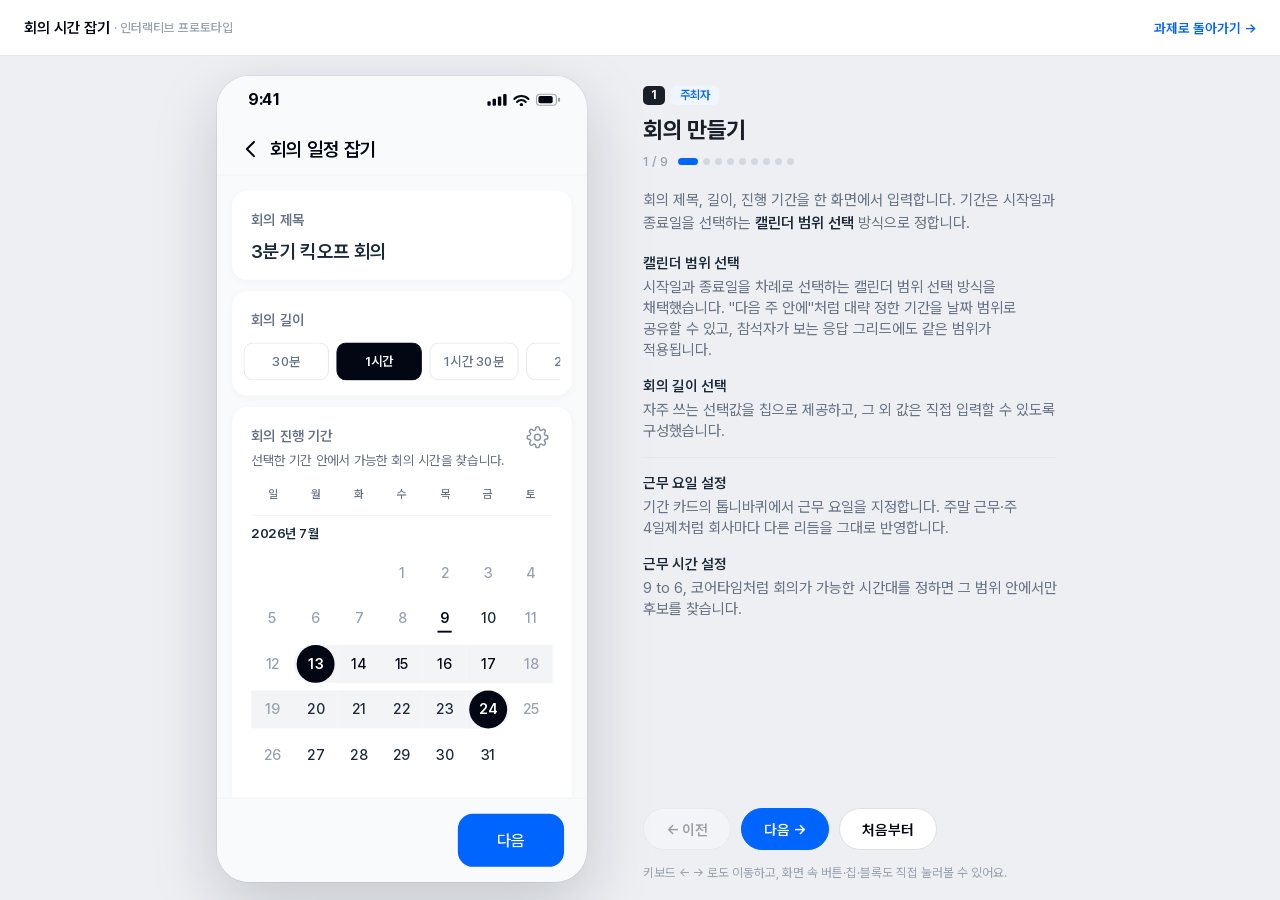
==== prototype.html @ 1c88cd71 "Initial commit: toss-paper prototype and design assets Co-Authored-By: Claude Sonnet 5 <noreply@anth" ====
<!DOCTYPE html>
<html lang="ko">
<head>
<meta charset="UTF-8">
<meta name="viewport" content="width=device-width, initial-scale=1.0">
<title>회의 시간 잡기 — 인터랙티브 프로토타입</title>
<style>
@font-face{
  font-family:'Pretendard Variable';
  font-weight:45 920;
  font-style:normal;
  font-display:swap;
  src:local('Pretendard Variable'),url('fonts/PretendardVariable.woff2') format('woff2-variations');
}
:root{
  /* Figma 프레임(주최자_1-1 ~ 2-4)에서 추출한 토큰 */
  --bg:#F9FAFB;
  --card:#FFFFFF;
  --ink:#020713;        /* 앱바 타이틀, 선택 칩 bg */
  --title:#1B2939;      /* 카드 타이틀 */
  --sub:#677284;        /* 레이블 · 보조 텍스트 */
  --muted:#98A1AF;      /* 지난 날짜 · 비활성 */
  --cap:#4E5968;        /* 후보 참석 인원 */
  --line:#F3F4F6;       /* 헤어라인 · 회색 면 */
  --line2:#E5E7EB;      /* 칩 테두리 */
  --blue:#0064FF;
  --bluesoft:#F0F6FF;
  --busy:#D8DEE6;
  --amb-bg:#FFF3DF; --amb:#D98E00; --amb-pop:#FFF6E8;
  --red-bg:#FFE3E8; --red:#FF0028; --red-pop:#FFF0F2;
}
*{margin:0;padding:0;box-sizing:border-box}
html,body{height:100%}
body{
  font-family:"Pretendard Variable",Pretendard,-apple-system,BlinkMacSystemFont,"Apple SD Gothic Neo","Malgun Gothic",system-ui,sans-serif;
  background:#EDEFF3;color:var(--ink);
  -webkit-font-smoothing:antialiased;word-break:keep-all;
  display:flex;flex-direction:column;overflow:hidden;
  transition:background-color .6s ease;
}
/* 참석자 시점: 페이지 배경을 한 톤 어둡게 — "다른 사람의 자리"라는 신호 */
body.guest{background:#D9DEE6}
button{font-family:inherit;border:none;background:none;cursor:pointer;color:inherit;font-size:inherit}
a{text-decoration:none;color:inherit}
[data-go],[data-toast]{cursor:pointer}

/* ============ 페이지 크롬 ============ */
.pt-head{
  flex:none;height:56px;display:flex;align-items:center;justify-content:space-between;
  padding:0 24px;background:#fff;border-bottom:1px solid var(--line2);z-index:10;
}
.pt-head .brand{display:flex;align-items:center;font-size:15px;font-weight:600}
.pt-head .brand small{font-weight:500;color:var(--muted)}
.pt-head .doc-link{font-size:13.5px;font-weight:600;color:var(--blue)}

.stage{flex:1;min-height:0;display:flex;flex-direction:column;padding:20px 24px 18px}
.proto-grid{
  flex:1;min-height:0;width:100%;max-width:1080px;margin:0 auto;
  display:flex;gap:56px;align-items:stretch;justify-content:center;
}
.phone-wrap{flex:none;min-height:0;display:flex;align-items:flex-start;justify-content:center}
.phone-scaler{transform-origin:top left;perspective:1500px}
/* 플립 중간(모서리만 보일 때) 화면을 즉시 교체하기 위한 트랜지션 차단 */
.phone.snap .screen,.phone.snap .sheet2,.phone.snap .scrim{transition:none!important}

/* ---------- 우측 정보 패널 (ver2 화면 설계와 동일한 문법) ---------- */
.info-col{width:420px;max-width:100%;min-height:0;display:flex;flex-direction:column;padding-top:10px}
.fc-top{display:flex;align-items:center;gap:6px}
.fc-top .no{font-size:12px;line-height:17px;font-weight:700;color:#fff;background:#191F28;border-radius:5px;padding:1px 8px}
.who{font-size:12px;line-height:17px;font-weight:600;border-radius:5px;padding:1px 9px;transition:all .2s}
.who.host{background:var(--bluesoft);color:var(--blue)}
.who.guest{background:#454E5C;color:#fff}
.info-title{margin-top:10px;font-size:23px;line-height:31px;font-weight:700;letter-spacing:-.3px;color:#191F28}
.info-title.swapin{animation:fadeUp .4s cubic-bezier(.2,.7,.3,1) both}
.prog{display:flex;align-items:center;gap:10px;margin-top:8px}
.step-count{font-size:13px;font-weight:500;color:var(--muted)}
.dots{display:flex;gap:5px}
.dots i{width:7px;height:7px;border-radius:50%;background:#D3D8DF;transition:all .25s}
.dots i.on{background:var(--blue);width:20px;border-radius:4px}
.dots i.done{background:#A9C6FF}
.info-body{flex:1;min-height:0;overflow-y:auto;margin-top:20px;padding-right:6px;scrollbar-width:none}
.info-body::-webkit-scrollbar{display:none}
.pinfo{display:none;flex-direction:column;gap:16px}
.pinfo.on{display:flex;animation:fadeUp .45s cubic-bezier(.2,.7,.3,1) both}
.pinfo p{font-size:15px;line-height:23px;font-weight:400;color:var(--sub)}
.pinfo .hl{color:#1B2939;font-weight:600}
.pinfo ul{list-style:none;display:flex;flex-direction:column;gap:15px;margin-top:2px}
.pinfo .ll{display:block;font-size:14.5px;line-height:20px;font-weight:600;color:#1B2939;margin-bottom:4px}
.pinfo .ld{display:block;font-size:15px;line-height:21px;font-weight:400;color:var(--sub)}
.pinfo .pdiv{height:1px;background:var(--line2)}
.try-hint{margin-top:14px;font-size:12.5px;line-height:18px;color:#9AA2AD}
@media (max-width:980px){
  .proto-grid{flex-direction:column;align-items:center;gap:24px}
  .info-col{width:100%;max-width:520px;padding-top:0}
  .info-body{overflow:visible}
}

/* ============ 폰 프레임 (390×850) ============ */
.phone{
  width:390px;height:850px;border-radius:34px;background:var(--bg);
  overflow:hidden;position:relative;
  box-shadow:0 24px 70px rgba(15,20,35,.18),0 0 0 1px rgba(15,20,35,.05);
}
.screen{
  position:absolute;inset:0;display:flex;flex-direction:column;background:var(--bg);
  opacity:0;visibility:hidden;pointer-events:none;transform:translateX(38px);
  transition:opacity .34s ease,transform .42s cubic-bezier(.3,.75,.25,1),visibility 0s .42s;
}
.screen.was{transform:translateX(-38px);z-index:1}
.phone.back .screen{transform:translateX(-38px)}
.phone.back .screen.was{transform:translateX(38px)}
.screen.on{
  opacity:1;visibility:visible;pointer-events:auto;transform:none;z-index:2;
  transition:opacity .34s ease,transform .42s cubic-bezier(.3,.75,.25,1),visibility 0s 0s;
}
/* .phone.back .screen(0,3,0)이 .screen.on(0,2,0)을 이기지 않도록 활성 화면 transform 고정 */
.phone.back .screen.on{transform:none}
/* 오버레이형 화면(바텀시트)은 좌우 슬라이드 없이 페이드만 */
.screen.ovl{transform:none!important}

/* 상태바 49px / 앱바 56px — Figma 그대로 */
.sbar{flex:none;height:49px;display:flex;align-items:center;justify-content:space-between;padding:0 27px 0 33px}
.sbar .time{font-size:17px;font-weight:700;letter-spacing:-.2px;color:var(--ink)}
.sbar svg{display:block}
.abar{flex:none;height:56px;display:flex;align-items:center;gap:8px;padding:0 24px;border-bottom:1px solid var(--line)}
.abar.noline{border-bottom:none}
.abar .aicon{width:24px;height:24px;display:flex;align-items:center;justify-content:center;flex:none}
.abar .at{font-size:20px;line-height:28px;font-weight:600;color:var(--ink)}
.abar .sp{flex:1}

/* 본문 · 카드 · 푸터 */
.pbody{flex:1;min-height:0;overflow-y:auto;overflow-x:hidden;padding:16px;display:flex;flex-direction:column;gap:12px;scrollbar-width:none}
.pbody::-webkit-scrollbar{display:none}
.card{background:var(--card);border-radius:16px;padding:20px 12px 16px;box-shadow:0 2px 10px rgba(15,20,35,.03);position:relative}
.cx{padding:0 8px}
.clabel{font-size:15px;line-height:22px;font-weight:600;color:var(--sub)}
.ctitle{font-size:20px;line-height:28px;font-weight:600;color:var(--title)}
.cmeta{display:flex;align-items:center;gap:8px;font-size:15px;line-height:22px;font-weight:500;color:var(--sub)}
.cmeta .dot{width:2px;height:2px;border-radius:1px;background:var(--sub);flex:none}
.cdesc{font-size:14px;line-height:20px;font-weight:400;color:var(--sub)}
.blue-act{font-size:14px;line-height:20px;font-weight:600;color:var(--blue);cursor:pointer}

.pfoot{flex:none;border-top:1px solid var(--line);padding:16px 24px;display:flex;flex-direction:column;gap:10px}
.cta{
  height:56px;border-radius:16px;background:var(--blue);color:#fff;
  font-size:17px;line-height:24px;font-weight:500;
  display:flex;align-items:center;justify-content:center;transition:transform .08s;
}
.cta:active{transform:scale(.985)}
.cta.ghost{background:var(--line);color:var(--sub)}
.cta.dis{background:var(--line);color:var(--muted);height:54px;pointer-events:none}
.cta.next{width:112px;margin-left:auto}
.linkbtn{padding:9px 0;font-size:14px;line-height:20px;font-weight:600;color:var(--blue);text-align:center}

/* ---------- S1 · 회의 만들기 ---------- */
.chips{display:flex;gap:8px;overflow-x:auto;scrollbar-width:none;margin-top:12px}
.chips::-webkit-scrollbar{display:none}
.chip{
  flex:none;min-width:90px;height:40px;padding:0 14px;border-radius:10px;
  display:flex;align-items:center;justify-content:center;
  background:#fff;border:1px solid var(--line2);
  font-size:14px;line-height:20px;font-weight:500;color:var(--sub);cursor:pointer;
  transition:background-color .18s,border-color .18s,color .18s;
}
.chip.dark{color:var(--title)}
.chip.on{background:var(--ink);border-color:var(--ink);color:var(--bg);font-weight:600}
.gear{position:absolute;top:20px;right:24px;width:24px;height:24px}
.cal{margin-top:12px}
.cal-week{display:grid;grid-template-columns:repeat(7,1fr);border-bottom:1px solid var(--line);padding-bottom:8px}
.cal-week span{height:28px;display:flex;align-items:center;justify-content:center;font-size:12px;font-weight:500;color:var(--sub)}
.cal-month{padding:8px 0;font-size:14px;line-height:20px;font-weight:600;color:var(--title)}
.cal-month.aug{margin-top:24px;padding:0 0 4px}
.cal-row{display:grid;grid-template-columns:repeat(7,1fr)}
.cal-d{height:48px;display:flex;align-items:center;justify-content:center;font-size:15px;font-weight:500;color:var(--title);position:relative;z-index:0}
.cal-d.mut{color:var(--muted)}
.cal-d.in{color:var(--ink)}
/* 범위 밴드: 셀 전체가 아니라 검은 원과 같은 40px 높이 → 주 사이에 여백 */
.cal-d.band::before{content:"";position:absolute;top:4px;bottom:4px;left:0;right:0;background:var(--line);z-index:-1}
.cal-d.band-s::before{border-radius:20px 0 0 20px}
.cal-d.band-e::before{border-radius:0 20px 20px 0}
.cal-d .selc{width:40px;height:40px;border-radius:50%;background:var(--ink);color:#fff;display:flex;align-items:center;justify-content:center;font-weight:600;position:relative;z-index:1}
.cal-d.today::after{content:"";position:absolute;left:50%;transform:translateX(-50%);bottom:9px;width:15px;height:2px;background:var(--ink)}
.cal-d.today{font-weight:600;color:var(--ink)}

/* ---------- S2 · 참석자 추가 (바텀시트) ---------- */
.scrim{position:absolute;inset:0;background:rgba(22,22,24,.40);z-index:4}
.sheet2{
  position:absolute;left:0;right:0;top:65px;bottom:0;z-index:5;
  background:#fff;border-radius:24px 24px 0 0;display:flex;flex-direction:column;
}
.sheet2 .grab{position:absolute;top:5px;left:50%;transform:translateX(-50%);width:64px;height:4px;border-radius:996px;background:var(--line2)}
.sheet2 .sh-head{flex:none;padding:32px 24px 16px}
.sheet2 .sh-head h2{font-size:20px;line-height:28px;font-weight:600;color:var(--ink)}
.search{
  flex:none;margin:4px 20px 0;height:56px;border-radius:12px;background:var(--line);
  display:flex;align-items:center;gap:4px;padding:0 16px;
}
.search span{font-size:15px;line-height:22px;color:var(--sub)}
.sh-list{flex:1;min-height:0;overflow-y:auto;scrollbar-width:none;padding:32px 20px 0}
.sh-list::-webkit-scrollbar{display:none}
.sh-label{font-size:13px;line-height:20px;color:var(--sub);padding:0 8px 8px}
.srow{display:flex;align-items:center;gap:12px;height:68px;border-bottom:1px solid var(--line)}
.srow .av{width:44px;height:44px;border-radius:22px;background:var(--line);display:flex;align-items:center;justify-content:center;font-size:16px;font-weight:500;color:var(--sub);flex:none}
.srow .avs{display:flex;flex:none}
.srow .avs .av{border:2px solid #fff;margin-left:-24px}
.srow .avs .av:first-child{margin-left:0}
.srow .sname{flex:1;min-width:0}
.srow .sname b{display:block;font-size:16px;line-height:24px;font-weight:500;color:var(--title)}
.srow .sname small{display:block;font-size:12px;line-height:17px;font-weight:400;color:#8B95A1}
.sbtn{
  flex:none;height:32px;padding:0 14px;border-radius:999px;
  background:#fff;border:1px solid var(--line2);
  font-size:13px;line-height:18px;font-weight:600;color:var(--sub);
  transition:background-color .15s,border-color .15s,color .15s;
}
.sbtn.cancel{background:var(--bg);border-color:var(--line);color:var(--muted)}
.sh-foot{flex:none;background:var(--bg);border-top:1px solid var(--line);padding:20px 24px 16px}
.sh-foot .sel-lbl{font-size:14px;line-height:20px;color:var(--sub)}
.chips-sel{display:flex;flex-wrap:wrap;gap:8px;margin-top:12px}
.chips-sel .c{
  display:flex;align-items:center;gap:6px;height:34px;padding:0 10px 0 14px;
  background:var(--bluesoft);border-radius:999px;cursor:pointer;
}
.chips-sel .c b{font-size:14px;line-height:20px;font-weight:600;color:var(--blue)}
.chips-sel .c i{font-style:normal;font-size:11px;font-weight:500;color:var(--blue)}
.chips-sel .c.newc{animation:chipIn .28s cubic-bezier(.3,1.25,.4,1)}
.sh-foot .cta{margin-top:24px;width:100%}
/* S2는 라이브 S1 위에 얹히는 오버레이 — 시트 슬라이드업 + 스크림 페이드 */
#s2{background:transparent}
#s2 .scrim{opacity:0;transition:opacity .34s ease}
#s2.on .scrim{opacity:1}
#s2 .sheet2{transform:translateY(104%);transition:transform .42s cubic-bezier(.3,.75,.25,1)}
#s2.on .sheet2{transform:translateY(0)}

/* ---------- S3 · 역할 지정 / S4·S6 · 응답 현황 공통 행 ---------- */
.prow{display:flex;align-items:center;height:64px;border-bottom:1px solid var(--line)}
.prow:last-child{border-bottom:none}
.prow .av{width:48px;height:48px;border-radius:996px;background:var(--line);display:flex;align-items:center;justify-content:center;font-size:17px;line-height:24px;font-weight:500;color:var(--sub);flex:none}
.prow .nm{flex:1;min-width:0;margin-left:8px;font-size:16px;line-height:24px;font-weight:500;color:var(--title)}
.prow.me .av,.prow.me .nm{opacity:.5}
.prow.me .tg2{opacity:.45;pointer-events:none}
.tg2{display:flex;border:1px solid var(--line);border-radius:7px;overflow:hidden;flex:none;background:#fff}
.tg2 span{width:56px;height:34px;display:flex;align-items:center;justify-content:center;font-size:14px;line-height:20px;font-weight:500;color:var(--sub);background:#fff;cursor:pointer;transition:background-color .18s,color .18s}
.tg2 span.on{background:var(--ink);color:#fff;font-weight:600}
.card-hrow{display:flex;align-items:center;justify-content:space-between;padding:0 8px}
.card-hrow .hl{font-size:14px;line-height:20px;font-weight:500;color:var(--sub)}
.card-div{height:1px;background:var(--line);margin:16px 8px 0}
.grp-t{font-size:16px;line-height:24px;font-weight:600;color:var(--title);padding:16px 8px 8px}
.pill{flex:none;height:36px;border-radius:12px;display:flex;align-items:center;justify-content:center;padding:0 12px;font-size:13px;font-weight:500}
.pill.ok{background:var(--bluesoft);color:var(--blue)}
.pill.wait{background:var(--line);color:var(--sub)}
.pill.re{background:#fff;border:1px solid #131618;color:#30363C;margin-right:8px;cursor:pointer}

/* ---------- S4 · 히어로 ---------- */
.hero{flex:none;display:flex;flex-direction:column;align-items:center;text-align:center;padding:16px 16px 20px}
.hero .hc{width:48px;height:48px;border-radius:996px;background:var(--blue);display:flex;align-items:center;justify-content:center}
.hero h2{margin-top:16px;font-size:24px;line-height:32px;font-weight:600;color:var(--ink)}
.hero p{margin-top:8px;font-size:14px;line-height:20px;font-weight:400;color:var(--sub)}
.pfoot.white{background:#fff}

/* ---------- S5 · 시간 응답 ---------- */
.inviter{display:flex;align-items:center;gap:4px}
.inviter .av22{width:22px;height:22px;border-radius:11px;background:var(--line);display:flex;align-items:center;justify-content:center;font-size:10px;font-weight:500;color:var(--sub);flex:none}
.inviter span{font-size:13px;line-height:20px;color:var(--sub)}
.help{position:absolute;top:20px;right:24px;width:24px;height:24px;border-radius:12px;background:var(--line);display:flex;align-items:center;justify-content:center;font-size:13px;font-weight:700;color:var(--muted)}
.tgrid{margin-top:24px;position:relative}
.tg-head{display:flex;gap:16px;margin-bottom:12px}
.tg-head .hsp{width:16px;flex:none}
.tg-head .days{flex:1;display:flex;gap:4px}
.tg-head .days span{flex:1;font-size:12px;line-height:18px;font-weight:400;color:var(--title)}
.tg-rows{display:flex;flex-direction:column;gap:4px}
.tg-row{display:flex;gap:16px;align-items:center}
.tg-row .hlab{width:16px;flex:none;font-size:12px;line-height:18px;color:var(--sub)}
.tg-row .cells{flex:1;display:flex;gap:4px}
.cell{
  flex:1;height:30px;border-radius:6px;background:var(--line);
  display:flex;align-items:center;justify-content:center;
  font-size:12.5px;font-weight:600;cursor:pointer;position:relative;
  transition:background-color .18s,color .18s;
}
.cell.busy{background:var(--busy);cursor:default}
.cell.amb{background:var(--amb-bg);color:var(--amb)}
.cell.red{background:var(--red-bg);color:var(--red)}
.cell.sel::after{
  content:"";position:absolute;inset:-1.5px;border-radius:8px;
  border:1.5px solid var(--blue);background:rgba(240,246,255,.5);
  animation:fadeIn .18s ease;
}
.pop{
  position:absolute;z-index:6;display:flex;align-items:center;gap:4px;
  width:205px;height:44px;padding:6px;background:#fff;border-radius:12px;
  box-shadow:0 8px 24px rgba(15,23,42,.14);
  opacity:0;pointer-events:none;transform:translateY(-6px) scale(.94);transform-origin:top center;
  transition:opacity .22s ease,transform .26s cubic-bezier(.34,1.3,.4,1);
}
.pop.show{opacity:1;pointer-events:auto;transform:none}
.pop button{height:32px;border-radius:8px;padding:0 12px;font-size:12.5px;line-height:18px;font-weight:600}
.pop .b-x{background:var(--red-pop);color:var(--red)}
.pop .b-p{background:var(--amb-pop);color:var(--amb)}
.pop .b-c{background:var(--line);color:var(--sub)}

/* ---------- 앱바 더보기 메뉴 ---------- */
.amenu{
  position:absolute;top:94px;right:16px;z-index:8;background:#fff;border-radius:12px;
  box-shadow:0 8px 24px rgba(15,23,42,.16);padding:6px;
  opacity:0;pointer-events:none;transform:translateY(-6px) scale(.96);transform-origin:top right;
  transition:opacity .2s ease,transform .24s cubic-bezier(.34,1.3,.4,1);
}
.amenu.show{opacity:1;pointer-events:auto;transform:none}
.amenu button{height:40px;padding:0 14px;border-radius:8px;font-size:14px;line-height:20px;font-weight:500;color:var(--title);display:flex;align-items:center;white-space:nowrap;transition:background-color .15s}
.amenu button:hover{background:var(--line)}
.amenu button.danger{color:#FF0028}
#s4More{cursor:pointer}

/* ---------- S7 · 시간 확정 ---------- */
.slot-scroll{max-height:392px;overflow-y:auto;scrollbar-width:none}
.slot-scroll::-webkit-scrollbar{display:none}
.morebtn{
  width:100%;height:48px;margin:12px 0 8px;border-radius:12px;
  background:var(--line);color:var(--sub);font-size:14px;line-height:20px;font-weight:600;
  transition:background-color .15s;
}
.morebtn:hover{background:#E9EBEE}
.slot{padding:16px 8px;border-bottom:1px solid var(--line);cursor:pointer;position:relative}
.slot:last-child{border-bottom:none}
.slot .rank{display:inline-flex;align-items:center;height:26px;padding:0 8px;border-radius:6px;background:var(--line);font-size:12px;line-height:18px;font-weight:500;color:var(--sub);transition:background-color .2s,color .2s}
.slot.pick .rank{background:var(--bluesoft);color:var(--blue)}
.slot .tm{margin:8px 0 0 4px;font-size:17px;line-height:24px;font-weight:600;color:var(--title)}
.slot .cap{margin:6px 0 0 4px;font-size:14px;line-height:20px;font-weight:400;color:var(--cap)}
.slot .radio{position:absolute;top:42px;right:0;width:24px;height:24px;border-radius:996px;border:1px solid var(--line2);transition:border-color .18s}
.slot.pick .radio{border:1.5px solid var(--blue)}
.slot.pick .radio::after{content:"";position:absolute;inset:2.5px;border-radius:50%;background:var(--blue);animation:dotIn .2s cubic-bezier(.34,1.4,.4,1)}

/* ---------- S8 · 확정 확인 시트 ---------- */
.csheet{
  position:absolute;left:0;right:0;bottom:0;height:354px;z-index:5;background:#fff;
  border-radius:24px 24px 0 0;display:flex;flex-direction:column;
  transform:translateY(105%);transition:transform .34s cubic-bezier(.32,.72,.33,1);
}
.sheet-open .csheet{transform:translateY(0)}
.screen .scrim.soft{opacity:0;pointer-events:none;transition:opacity .3s}
.sheet-open .scrim.soft{opacity:1;pointer-events:auto}
.csheet .grab{position:absolute;top:4px;left:50%;transform:translateX(-50%);width:64px;height:4px;border-radius:996px;background:var(--line2)}
.csheet h2{padding:32px 24px 16px;font-size:20px;line-height:28px;font-weight:600;color:var(--ink)}
.timebox{
  margin:0 24px;height:86px;border-radius:12px;background:var(--bluesoft);
  display:flex;flex-direction:column;align-items:center;justify-content:center;gap:4px;flex:none;
}
.timebox .k{font-size:15px;line-height:22px;font-weight:500;color:var(--sub)}
.timebox .v{font-size:20px;line-height:28px;font-weight:600;color:var(--title)}
.cklist{margin:24px 32px 0;display:flex;flex-direction:column;gap:12px}
.ckrow{display:flex;align-items:center;gap:12px}
.ckrow .ic{width:20px;height:20px;display:flex;align-items:center;justify-content:center;font-size:15px;font-weight:700;color:var(--blue);flex:none}
.ckrow span{font-size:14px;line-height:20px;font-weight:400;color:var(--sub)}
.csheet .btn2{margin-top:auto;border-top:1px solid var(--line);padding:16px 24px;display:flex;gap:10px}
.csheet .btn2 .cta{flex:1}

/* ---------- S1 · 캘린더 설정 시트 ---------- */
.gear{cursor:pointer}
.csheet.tall{height:452px}
.set-sec{padding:8px 24px 8px}
.set-label{font-size:15px;line-height:22px;font-weight:600;color:var(--title)}
.set-desc{margin-top:2px;font-size:13px;line-height:19px;font-weight:400;color:var(--sub)}
.dayrow{display:flex;gap:8px;margin-top:12px}
.day{
  width:40px;height:40px;border-radius:20px;background:#fff;border:1px solid var(--line2);
  font-size:14px;line-height:20px;font-weight:500;color:var(--sub);
  display:flex;align-items:center;justify-content:center;
  transition:background-color .15s,border-color .15s,color .15s;
}
.day.on{background:var(--ink);border-color:var(--ink);color:#fff;font-weight:600}
.timerow{display:flex;align-items:center;gap:12px;margin-top:12px}
.tctl{flex:1;display:flex;align-items:center;justify-content:space-between;height:48px;border:1px solid var(--line2);border-radius:12px;padding:0 6px;background:#fff}
.tbtn{width:36px;height:36px;border-radius:10px;font-size:18px;color:var(--sub);display:flex;align-items:center;justify-content:center;transition:background-color .15s}
.tbtn:hover{background:var(--line)}
.tval{font-size:16px;line-height:24px;font-weight:600;color:var(--title)}
.tsep{font-size:15px;color:var(--muted)}

/* ---------- 토스트 ---------- */
.toast{
  position:absolute;left:50%;bottom:118px;transform:translateX(-50%) translateY(8px);
  background:rgba(23,24,28,.92);color:#fff;font-size:13.5px;font-weight:500;
  border-radius:12px;padding:11px 18px;opacity:0;pointer-events:none;
  transition:all .3s;white-space:nowrap;z-index:20;
}
.toast.show{opacity:1;transform:translateX(-50%) translateY(0)}

/* ---------- 내비게이션 ---------- */
.stage-nav{display:flex;align-items:center;gap:10px;margin-top:20px;flex:none}
.nbtn{
  height:42px;border-radius:21px;padding:0 22px;font-size:14.5px;font-weight:600;
  background:#fff;color:var(--ink);border:1px solid #DDE1E7;display:flex;align-items:center;gap:6px;
  transition:all .12s;
}
.nbtn:hover{border-color:#B8BFC9}
.nbtn.pri{background:var(--blue);border-color:var(--blue);color:#fff}
.nbtn.pri:hover{background:#0057DE}
.nbtn:disabled{opacity:.35;pointer-events:none}
.nav-hint{font-size:12px;color:#9AA2AD;margin-left:6px}
@media (max-width:600px){.nav-hint{display:none}.pt-head .brand small{display:none}}

/* ---------- 모션 키프레임 ---------- */
@keyframes fadeUp{from{opacity:0;transform:translateY(10px)}to{opacity:1;transform:none}}
@keyframes fadeIn{from{opacity:0}}
@keyframes chipIn{from{opacity:0;transform:scale(.8)}to{opacity:1;transform:none}}
@keyframes dotIn{from{transform:scale(.4)}to{transform:none}}
@media (prefers-reduced-motion:reduce){
  *,*::before,*::after{transition-duration:.01ms!important;animation-duration:.01ms!important}
}
</style>
</head>
<body>

<!-- 아이콘 심볼 -->
<svg width="0" height="0" style="position:absolute">
  <symbol id="ico-status" viewBox="0 0 78 14">
    <g fill="#020713">
      <rect x="0" y="8.5" width="3.6" height="5" rx="1.1"/>
      <rect x="5.6" y="6" width="3.6" height="7.5" rx="1.1"/>
      <rect x="11.2" y="3.5" width="3.6" height="10" rx="1.1"/>
      <rect x="16.8" y="1" width="3.6" height="12.5" rx="1.1"/>
    </g>
    <g fill="none" stroke="#020713" stroke-width="2.1" stroke-linecap="round">
      <path d="M28.5 6.2a10.4 10.4 0 0 1 15 0"/>
      <path d="M31.4 9.4a6.3 6.3 0 0 1 9.2 0"/>
    </g>
    <circle cx="36" cy="12.2" r="1.8" fill="#020713"/>
    <rect x="52" y="1.2" width="21" height="11.6" rx="3.4" fill="none" stroke="#020713" stroke-opacity=".35" stroke-width="1.2"/>
    <rect x="54" y="3.2" width="15" height="7.6" rx="1.8" fill="#020713"/>
    <rect x="74.6" y="4.9" width="2.2" height="4.2" rx="1.1" fill="#020713" fill-opacity=".4"/>
  </symbol>
  <symbol id="ico-back" viewBox="0 0 24 24">
    <path d="M15 4.5 7.5 12 15 19.5" fill="none" stroke="#020713" stroke-width="2.2" stroke-linecap="round" stroke-linejoin="round"/>
  </symbol>
  <symbol id="ico-more" viewBox="0 0 24 24">
    <g fill="#020713"><circle cx="12" cy="5.5" r="1.7"/><circle cx="12" cy="12" r="1.7"/><circle cx="12" cy="18.5" r="1.7"/></g>
  </symbol>
  <symbol id="ico-close" viewBox="0 0 24 24">
    <path d="M5.5 5.5 18.5 18.5 M18.5 5.5 5.5 18.5" stroke="#020713" stroke-width="2" stroke-linecap="round"/>
  </symbol>
  <symbol id="ico-gear" viewBox="0 0 24 24">
    <g fill="none" stroke="#8B95A1" stroke-width="1.6" stroke-linecap="round" stroke-linejoin="round">
      <circle cx="12" cy="12" r="3.2"/>
      <path d="M19.4 15a1.65 1.65 0 0 0 .33 1.82l.06.06a2 2 0 1 1-2.83 2.83l-.06-.06a1.65 1.65 0 0 0-1.82-.33 1.65 1.65 0 0 0-1 1.51V21a2 2 0 1 1-4 0v-.09A1.65 1.65 0 0 0 9 19.4a1.65 1.65 0 0 0-1.82.33l-.06.06a2 2 0 1 1-2.83-2.83l.06-.06a1.65 1.65 0 0 0 .33-1.82 1.65 1.65 0 0 0-1.51-1H3a2 2 0 1 1 0-4h.09A1.65 1.65 0 0 0 4.6 9a1.65 1.65 0 0 0-.33-1.82l-.06-.06a2 2 0 1 1 2.83-2.83l.06.06a1.65 1.65 0 0 0 1.82.33H9a1.65 1.65 0 0 0 1-1.51V3a2 2 0 1 1 4 0v.09a1.65 1.65 0 0 0 1 1.51 1.65 1.65 0 0 0 1.82-.33l.06-.06a2 2 0 1 1 2.83 2.83l-.06.06a1.65 1.65 0 0 0-.33 1.82V9a1.65 1.65 0 0 0 1.51 1H21a2 2 0 1 1 0 4h-.09a1.65 1.65 0 0 0-1.51 1z"/>
    </g>
  </symbol>
  <symbol id="ico-search" viewBox="0 0 24 24">
    <circle cx="10.5" cy="10.5" r="6.5" fill="none" stroke="#8B95A1" stroke-width="2"/>
    <path d="m15.5 15.5 4.5 4.5" stroke="#8B95A1" stroke-width="2" stroke-linecap="round"/>
  </symbol>
  <symbol id="ico-check" viewBox="0 0 24 24">
    <path d="M5.5 12.5 10 17 18.5 7.5" fill="none" stroke="#fff" stroke-width="2.6" stroke-linecap="round" stroke-linejoin="round"/>
  </symbol>
  <symbol id="ico-alarm" viewBox="0 0 20 20">
    <g fill="none" stroke="#0064FF" stroke-width="1.5" stroke-linecap="round">
      <circle cx="10" cy="11" r="6"/>
      <path d="M10 8v3l2 1.6M4.2 4.8 2.6 6.2M15.8 4.8l1.6 1.4"/>
    </g>
  </symbol>
</svg>

<header class="pt-head">
  <div class="brand">회의 시간 잡기&nbsp;<small>· 인터랙티브 프로토타입</small></div>
  <a class="doc-link" id="backToCase" href="ver2.html">과제로 돌아가기 →</a>
</header>

<div class="stage">
  <div class="proto-grid">

  <div class="phone-wrap">
    <div class="phone-scaler" id="scaler">
      <div class="phone" id="phone">

        <!-- ============ S1 · 회의 만들기 ============ -->
        <section class="screen on" id="s1">
          <div class="sbar"><span class="time">9:41</span><svg width="78" height="14"><use href="#ico-status"/></svg></div>
          <div class="abar"><span class="aicon" data-toast="프로토타입의 첫 화면이에요"><svg width="24" height="24"><use href="#ico-back"/></svg></span><span class="at">회의 일정 잡기</span></div>
          <div class="pbody">
            <div class="card">
              <div class="cx clabel">회의 제목</div>
              <div class="cx ctitle" style="margin-top:8px">3분기 킥오프 회의</div>
            </div>
            <div class="card">
              <div class="cx clabel">회의 길이</div>
              <div class="chips" id="lenChips">
                <span class="chip">30분</span>
                <span class="chip on">1시간</span>
                <span class="chip">1시간 30분</span>
                <span class="chip">2시간</span>
                <span class="chip">3시간</span>
                <span class="chip dark" data-toast="직접 입력은 프로토타입 범위 밖이에요">직접 입력</span>
              </div>
            </div>
            <div class="card" style="padding-bottom:20px">
              <div class="cx clabel">회의 진행 기간</div>
              <div class="cx cdesc" style="margin-top:4px">선택한 기간 안에서 가능한 회의 시간을 찾습니다.</div>
              <span class="gear" id="calSetBtn"><svg width="24" height="24"><use href="#ico-gear"/></svg></span>
              <div class="cal cx">
                <div class="cal-week"><span>일</span><span>월</span><span>화</span><span>수</span><span>목</span><span>금</span><span>토</span></div>
                <div class="cal-month">2026년 7월</div>
                <div class="cal-row"><span class="cal-d"></span><span class="cal-d"></span><span class="cal-d"></span><span class="cal-d mut">1</span><span class="cal-d mut">2</span><span class="cal-d mut">3</span><span class="cal-d mut">4</span></div>
                <div class="cal-row"><span class="cal-d mut">5</span><span class="cal-d mut">6</span><span class="cal-d mut">7</span><span class="cal-d mut">8</span><span class="cal-d today">9</span><span class="cal-d">10</span><span class="cal-d mut">11</span></div>
                <div class="cal-row"><span class="cal-d mut">12</span><span class="cal-d band band-s"><span class="selc">13</span></span><span class="cal-d band in">14</span><span class="cal-d band in">15</span><span class="cal-d band in">16</span><span class="cal-d band in">17</span><span class="cal-d band mut">18</span></div>
                <div class="cal-row"><span class="cal-d band mut">19</span><span class="cal-d band">20</span><span class="cal-d band">21</span><span class="cal-d band">22</span><span class="cal-d band">23</span><span class="cal-d band band-e"><span class="selc">24</span></span><span class="cal-d mut">25</span></div>
                <div class="cal-row"><span class="cal-d mut">26</span><span class="cal-d">27</span><span class="cal-d">28</span><span class="cal-d">29</span><span class="cal-d">30</span><span class="cal-d">31</span><span class="cal-d"></span></div>
                <div class="cal-month aug">2026년 8월</div>
                <div class="cal-row"><span class="cal-d"></span><span class="cal-d"></span><span class="cal-d"></span><span class="cal-d"></span><span class="cal-d"></span><span class="cal-d"></span><span class="cal-d">1</span></div>
              </div>
            </div>
          </div>
          <div class="pfoot">
            <button class="cta next" data-go="next">다음</button>
          </div>

          <!-- 캘린더 설정 시트 (톱니 → 근무 요일 · 근무 시간) -->
          <div class="scrim soft" id="calSetScrim"></div>
          <div class="csheet tall">
            <div class="grab"></div>
            <h2>캘린더 설정</h2>
            <div class="set-sec">
              <div class="set-label">근무 요일</div>
              <div class="set-desc">회의 시간을 찾을 요일이에요. 주말 근무나 주 4일제도 맞출 수 있어요.</div>
              <div class="dayrow" id="dayRow">
                <button class="day">일</button>
                <button class="day on">월</button>
                <button class="day on">화</button>
                <button class="day on">수</button>
                <button class="day on">목</button>
                <button class="day on">금</button>
                <button class="day">토</button>
              </div>
            </div>
            <div class="set-sec">
              <div class="set-label">근무 시간</div>
              <div class="set-desc">이 시간 안에서만 회의 시간 후보를 추천해요.</div>
              <div class="timerow">
                <div class="tctl"><button class="tbtn" data-t="sh" data-d="-1">−</button><span class="tval" id="tStart">09:00</span><button class="tbtn" data-t="sh" data-d="1">+</button></div>
                <span class="tsep">~</span>
                <div class="tctl"><button class="tbtn" data-t="eh" data-d="-1">−</button><span class="tval" id="tEnd">18:00</span><button class="tbtn" data-t="eh" data-d="1">+</button></div>
              </div>
            </div>
            <div class="btn2">
              <button class="cta" id="calSetApply">적용하기</button>
            </div>
          </div>
        </section>

        <!-- ============ S2 · 참석자 추가 (바텀시트) ============ -->
        <section class="screen ovl" id="s2">
          <div class="sbar"><span class="time">9:41</span><svg width="78" height="14"><use href="#ico-status"/></svg></div>
          <div class="scrim" data-go="prev"></div>
          <div class="sheet2">
            <div class="grab"></div>
            <div class="sh-head"><h2>참석자 추가</h2></div>
            <div class="search"><svg width="24" height="24"><use href="#ico-search"/></svg><span>이름, 팀, 이메일로 검색</span></div>
            <div class="sh-list">
              <div class="sh-label">최근 함께한 인원</div>
              <div class="srow">
                <span class="avs"><span class="av">한</span><span class="av">박</span><span class="av">최</span><span class="av">+8</span></span>
                <span class="sname"><b>마케팅 팀</b></span>
                <button class="sbtn" data-toast="팀 전체 추가는 프로토타입 범위 밖이에요">추가</button>
              </div>
              <div class="srow" data-person="한소희">
                <span class="av">한</span>
                <span class="sname"><b>한소희</b><small>마케팅 팀</small></span>
                <button class="sbtn cancel js-addbtn">취소</button>
              </div>
              <div class="srow" data-person="오연우">
                <span class="av">오</span>
                <span class="sname"><b>오연우</b><small>개발 팀</small></span>
                <button class="sbtn js-addbtn">추가</button>
              </div>
              <div class="srow">
                <span class="avs"><span class="av">한</span><span class="av">박</span><span class="av">최</span><span class="av">+99</span></span>
                <span class="sname"><b>전체</b></span>
                <button class="sbtn" data-toast="전체 추가는 프로토타입 범위 밖이에요">추가</button>
              </div>
            </div>
            <div class="sh-foot">
              <div class="sel-lbl" id="selLbl">선택된 참석자 5</div>
              <div class="chips-sel" id="selChips"></div>
              <button class="cta" id="s2Cta" data-go="next">참석자 5명 선택하기</button>
            </div>
          </div>
        </section>

        <!-- ============ S3 · 역할 지정 · 초대 ============ -->
        <section class="screen" id="s3">
          <div class="sbar"><span class="time">9:41</span><svg width="78" height="14"><use href="#ico-status"/></svg></div>
          <div class="abar"><span class="aicon" data-go="prev"><svg width="24" height="24"><use href="#ico-back"/></svg></span><span class="at">회의 일정 잡기</span></div>
          <div class="pbody">
            <div class="card">
              <div class="cx ctitle">3분기 킥오프 회의</div>
              <div class="cx cmeta" style="margin-top:8px"><span>1시간</span><span class="dot"></span><span>7/13(월) ~ 7/24(금) 이내</span></div>
              <span class="blue-act" style="position:absolute;top:20px;right:24px" data-go="1">변경</span>
            </div>
            <div class="card" style="padding-bottom:20px">
              <div class="card-hrow">
                <span class="hl">참석자</span>
                <button class="blue-act" data-go="2">변경</button>
              </div>
              <div class="cx" style="margin-top:8px">
                <div class="prow me">
                  <span class="av"></span><span class="nm">황수아 (나)</span>
                  <span class="tg2"><span class="on">필수</span><span>선택</span></span>
                </div>
                <div class="prow"><span class="av">한</span><span class="nm">한소희</span><span class="tg2 jt"><span class="on">필수</span><span>선택</span></span></div>
                <div class="prow"><span class="av">최</span><span class="nm">최다인</span><span class="tg2 jt"><span class="on">필수</span><span>선택</span></span></div>
                <div class="prow"><span class="av">유</span><span class="nm">유진아</span><span class="tg2 jt"><span class="on">필수</span><span>선택</span></span></div>
                <div class="prow"><span class="av">서</span><span class="nm">서민재</span><span class="tg2 jt"><span>필수</span><span class="on">선택</span></span></div>
                <div class="prow"><span class="av">정</span><span class="nm">정우진</span><span class="tg2 jt"><span>필수</span><span class="on">선택</span></span></div>
              </div>
            </div>
          </div>
          <div class="pfoot">
            <button class="cta" data-go="next">참석자 5명에게 초대 보내기</button>
          </div>
        </section>

        <!-- ============ S4 · 응답 현황 (대기) ============ -->
        <section class="screen" id="s4">
          <div class="sbar"><span class="time">9:41</span><svg width="78" height="14"><use href="#ico-status"/></svg></div>
          <div class="abar"><span class="aicon" data-go="prev"><svg width="24" height="24"><use href="#ico-back"/></svg></span><span class="at">응답 현황</span><span class="sp"></span><span class="aicon" id="s4More"><svg width="24" height="24"><use href="#ico-more"/></svg></span></div>
          <div class="amenu" id="s4Menu"><button class="danger" data-go="next" data-toast="응답을 마감했어요">응답 마감하기</button></div>
          <div class="pbody" style="padding-top:0">
            <div class="hero">
              <div class="hc"><svg width="24" height="24"><use href="#ico-check"/></svg></div>
              <h2>회의 초대를 보냈어요</h2>
              <p>참석자들이 가능한 시간을 선택하면<br>이곳에서 응답 현황을 확인할 수 있어요.</p>
            </div>
            <div class="card">
              <div class="cx ctitle">3분기 킥오프 회의</div>
              <div class="cx cmeta" style="margin-top:8px"><span>1시간</span><span class="dot"></span><span>7/13(월) ~ 7/24(금) 이내</span></div>
            </div>
            <div class="card" style="padding-bottom:20px">
              <div class="card-hrow"><span class="hl">응답 현황</span><span class="hl">응답 2 · 대기 3</span></div>
              <div class="card-div"></div>
              <div class="grp-t">필수 참석자</div>
              <div class="cx">
                <div class="prow"><span class="av">한</span><span class="nm">한소희</span><span class="pill ok">✓ 응답 완료</span></div>
                <div class="prow"><span class="av">최</span><span class="nm">최다인</span><span class="pill ok">✓ 응답 완료</span></div>
                <div class="prow"><span class="av">유</span><span class="nm">유진아</span><button class="pill re" data-toast="유진아님에게 응답 요청을 다시 보냈어요">재요청</button><span class="pill wait">대기 중</span></div>
              </div>
              <div class="grp-t">선택 참석자</div>
              <div class="cx">
                <div class="prow"><span class="av">서</span><span class="nm">서민재</span><span class="pill wait">대기 중</span></div>
                <div class="prow"><span class="av">정</span><span class="nm">정우진</span><span class="pill wait">대기 중</span></div>
              </div>
            </div>
          </div>
          <div class="pfoot white">
            <button class="cta dis">필수 참석자 1명 응답 대기 중</button>
            <button class="linkbtn" data-go="next">미응답자 제외하고 확정하기</button>
          </div>
        </section>

        <!-- ============ S5 · 시간 응답 (참석자) ============ -->
        <section class="screen" id="s5">
          <div class="sbar"><span class="time">9:41</span><svg width="78" height="14"><use href="#ico-status"/></svg></div>
          <div class="abar"><span class="aicon" data-go="prev"><svg width="24" height="24"><use href="#ico-back"/></svg></span><span class="at">시간 응답</span></div>
          <div class="pbody">
            <div class="card">
              <div class="cx inviter"><span class="av22">황</span><span>황수아님이 초대한 회의</span></div>
              <div class="cx ctitle" style="margin-top:8px">3분기 킥오프 회의</div>
              <div class="cx cmeta" style="margin-top:8px"><span>1시간</span><span class="dot"></span><span>7/13(월) ~ 7/24(금) 이내</span></div>
            </div>
            <div class="card" style="padding-bottom:24px">
              <div class="cx clabel">시간 선택하기</div>
              <div class="cx cdesc" style="margin-top:4px">불가능한 시간과 비선호하는 시간을 선택해 주세요.</div>
              <span class="help">?</span>
              <div class="tgrid cx" id="tgrid">
                <div class="tg-head">
                  <span class="hsp"></span>
                  <div class="days"><span>월 13</span><span>화 14</span><span>수 15</span><span>목 16</span><span>금 17</span></div>
                </div>
                <div class="tg-rows" id="tgRows"><!-- JS --></div>
                <div class="pop" id="pop">
                  <button class="b-x" data-mark="red">✕ 불가</button>
                  <button class="b-p" data-mark="amb">~ 비선호</button>
                  <button class="b-c" data-mark="clear">지우기</button>
                </div>
              </div>
            </div>
          </div>
          <div class="pfoot">
            <button class="cta" data-go="next">응답 보내기</button>
          </div>
        </section>

        <!-- ============ S6 · 응답 현황 (완료) ============ -->
        <section class="screen" id="s6">
          <div class="sbar"><span class="time">9:41</span><svg width="78" height="14"><use href="#ico-status"/></svg></div>
          <div class="abar"><span class="aicon" data-go="prev"><svg width="24" height="24"><use href="#ico-back"/></svg></span><span class="at">응답 현황</span><span class="sp"></span><span class="aicon"><svg width="24" height="24"><use href="#ico-more"/></svg></span></div>
          <div class="pbody">
            <div class="card">
              <div class="cx ctitle">3분기 킥오프 회의</div>
              <div class="cx cmeta" style="margin-top:8px"><span>1시간</span><span class="dot"></span><span>7/13(월) ~ 7/24(금) 이내</span></div>
            </div>
            <div class="card" style="padding-bottom:20px">
              <div class="card-hrow"><span class="hl">응답 현황</span><span class="hl">응답 5 · 대기 0</span></div>
              <div class="card-div"></div>
              <div class="grp-t">필수 참석자</div>
              <div class="cx">
                <div class="prow"><span class="av">한</span><span class="nm">한소희</span><span class="pill ok">✓ 응답 완료</span></div>
                <div class="prow"><span class="av">최</span><span class="nm">최다인</span><span class="pill ok">✓ 응답 완료</span></div>
                <div class="prow"><span class="av">유</span><span class="nm">유진아</span><span class="pill ok">✓ 응답 완료</span></div>
              </div>
              <div class="grp-t">선택 참석자</div>
              <div class="cx">
                <div class="prow"><span class="av">서</span><span class="nm">서민재</span><span class="pill ok">✓ 응답 완료</span></div>
                <div class="prow"><span class="av">정</span><span class="nm">정우진</span><span class="pill ok">✓ 응답 완료</span></div>
              </div>
            </div>
          </div>
          <div class="pfoot">
            <button class="cta" data-go="next">응답 결과 확인하기</button>
          </div>
        </section>

        <!-- ============ S7 · 시간 확정 (+ S8 확정 시트) ============ -->
        <section class="screen" id="s7">
          <div class="sbar"><span class="time">9:41</span><svg width="78" height="14"><use href="#ico-status"/></svg></div>
          <div class="abar"><span class="aicon" data-go="prev"><svg width="24" height="24"><use href="#ico-back"/></svg></span><span class="at">시간 확정</span><span class="sp"></span><span class="aicon"><svg width="24" height="24"><use href="#ico-more"/></svg></span></div>
          <div class="pbody">
            <div class="card">
              <div class="cx ctitle">3분기 킥오프 회의</div>
              <div class="cx cmeta" style="margin-top:8px"><span>1시간</span><span class="dot"></span><span>7/13(월) ~ 7/24(금) 이내</span></div>
            </div>
            <div class="card" style="padding-bottom:8px">
              <div class="card-hrow"><span class="hl">추천 시간</span><span class="hl">필수 3 · 선택 2</span></div>
              <div class="card-div"></div>
              <div class="cx slot-scroll" style="margin-top:8px">
                <div class="slot pick" data-time="수 7/15 · 14:00 – 15:00" data-cta="수 7/15 14:00 – 15:00로 확정하기" data-full="수요일 7/15 · 14:00 – 15:00">
                  <span class="rank">1순위</span>
                  <div class="tm">수 7/15 · 14:00 – 15:00</div>
                  <div class="cap">참석 가능 6명 / 6명</div>
                  <span class="radio"></span>
                </div>
                <div class="slot" data-time="화 7/14 · 10:00 – 11:00" data-cta="화 7/14 10:00 – 11:00로 확정하기" data-full="화요일 7/14 · 10:00 – 11:00">
                  <span class="rank">2순위</span>
                  <div class="tm">화 7/14 · 10:00 – 11:00</div>
                  <div class="cap">참석 가능 5명 / 6명</div>
                  <span class="radio"></span>
                </div>
                <div class="slot" data-time="목 7/16 · 15:00 – 16:00" data-cta="목 7/16 15:00 – 16:00로 확정하기" data-full="목요일 7/16 · 15:00 – 16:00">
                  <span class="rank">3순위</span>
                  <div class="tm">목 7/16 · 15:00 – 16:00</div>
                  <div class="cap">참석 가능 6명 / 6명</div>
                  <span class="radio"></span>
                </div>
                <div class="slot" data-time="월 7/20 · 10:00 – 11:00" data-cta="월 7/20 10:00 – 11:00로 확정하기" data-full="월요일 7/20 · 10:00 – 11:00">
                  <span class="rank">4순위</span>
                  <div class="tm">월 7/20 · 10:00 – 11:00</div>
                  <div class="cap">참석 가능 4명 / 6명</div>
                  <span class="radio"></span>
                </div>
                <div class="slot" data-time="금 7/17 · 11:00 – 12:00" data-cta="금 7/17 11:00 – 12:00로 확정하기" data-full="금요일 7/17 · 11:00 – 12:00">
                  <span class="rank">5순위</span>
                  <div class="tm">금 7/17 · 11:00 – 12:00</div>
                  <div class="cap">참석 가능 4명 / 6명</div>
                  <span class="radio"></span>
                </div>
                <button class="morebtn" data-toast="기간을 넓혀 후보를 더 찾는 기능은 프로토타입 범위 밖이에요">더 찾기</button>
              </div>
            </div>
          </div>
          <div class="pfoot">
            <button class="cta" id="decideCta" data-go="next">수 7/15 14:00 – 15:00로 확정하기</button>
          </div>

          <!-- S8 · 확정 확인 시트 -->
          <div class="scrim soft" data-go="prev"></div>
          <div class="csheet">
            <div class="grab"></div>
            <h2>이 시간으로 확정할까요?</h2>
            <div class="timebox">
              <span class="k">3분기 킥오프 회의 · 1시간</span>
              <span class="v" id="sheetTime">수요일 7/15 · 14:00 – 15:00</span>
            </div>
            <div class="cklist">
              <div class="ckrow"><span class="ic">✓</span><span>나 포함 6명 모두 참석할 수 있어요</span></div>
              <div class="ckrow"><span class="ic">✓</span><span>확정 즉시 전원 캘린더 등록 · 알림 발송</span></div>
            </div>
            <div class="btn2">
              <button class="cta ghost" data-go="prev">다시 고르기</button>
              <button class="cta" data-go="next">확정하기</button>
            </div>
          </div>
        </section>

        <!-- ============ S9 · 확정 완료 ============ -->
        <section class="screen" id="s9" style="background:#fff">
          <div class="sbar"><span class="time">9:41</span><svg width="78" height="14"><use href="#ico-status"/></svg></div>
          <div class="abar noline"><span class="sp"></span><button class="aicon" data-go="restart"><svg width="24" height="24"><use href="#ico-close"/></svg></button></div>
          <div class="pbody" style="padding:16px 24px">
            <div class="hero" style="padding-top:16px">
              <div class="hc"><svg width="24" height="24"><use href="#ico-check"/></svg></div>
              <h2>회의가 확정됐어요</h2>
              <p>참석자 5명에게 알림을 보냈어요</p>
            </div>
            <div class="timebox" style="margin:16px 0 0">
              <span class="k">3분기 킥오프 회의 · 1시간</span>
              <span class="v" id="doneTime">수요일 7/15 · 14:00 – 15:00</span>
            </div>
            <div class="cklist" style="margin:8px 8px 0">
              <div class="ckrow"><span class="ic">✓</span><span>전원 캘린더에 회의가 등록됐어요</span></div>
              <div class="ckrow"><span class="ic">✓</span><span>참석자에게 확정 알림을 보냈어요</span></div>
              <div class="ckrow"><span class="ic bare"><svg width="20" height="20"><use href="#ico-alarm"/></svg></span><span>회의 24시간 전에 리마인드를 보내드려요</span></div>
            </div>
          </div>
          <div class="pfoot">
            <button class="cta ghost" data-toast="프로토타입 범위 밖 화면이에요">회의 상세 보기</button>
            <button class="cta" data-toast="🎉 플로우 완주! ‘처음부터’로 다시 볼 수 있어요">캘린더에서 확인하기</button>
          </div>
        </section>

        <div class="toast" id="toast"></div>
      </div>
    </div>
  </div>

  <aside class="info-col">
    <div class="fc-top">
      <span class="no" id="infoNo">1</span>
      <span class="who host" id="whoBadge">주최자</span>
    </div>
    <h2 class="info-title" id="stepTitle">회의 만들기</h2>
    <div class="prog">
      <span class="step-count" id="stepCount">1 / 9</span>
      <span class="dots" id="dots"></span>
    </div>

    <div class="info-body">
      <!-- 1 · 회의 만들기 -->
      <div class="pinfo on">
        <p>회의 제목, 길이, 진행 기간을 한 화면에서 입력합니다. 기간은 시작일과 종료일을 선택하는 <span class="hl">캘린더 범위 선택</span> 방식으로 정합니다.</p>
        <ul>
          <li><span class="ll">캘린더 범위 선택</span><span class="ld">시작일과 종료일을 차례로 선택하는 캘린더 범위 선택 방식을 채택했습니다. "다음 주 안에"처럼 대략 정한 기간을 날짜 범위로 공유할 수 있고, 참석자가 보는 응답 그리드에도 같은 범위가 적용됩니다.</span></li>
          <li><span class="ll">회의 길이 선택</span><span class="ld">자주 쓰는 선택값을 칩으로 제공하고, 그 외 값은 직접 입력할 수 있도록 구성했습니다.</span></li>
          <li class="pdiv" aria-hidden="true"></li>
          <li><span class="ll">근무 요일 설정</span><span class="ld">기간 카드의 톱니바퀴에서 근무 요일을 지정합니다. 주말 근무·주 4일제처럼 회사마다 다른 리듬을 그대로 반영합니다.</span></li>
          <li><span class="ll">근무 시간 설정</span><span class="ld">9 to 6, 코어타임처럼 회의가 가능한 시간대를 정하면 그 범위 안에서만 후보를 찾습니다.</span></li>
        </ul>
      </div>
      <!-- 2 · 참석자 추가 -->
      <div class="pinfo">
        <p>바텀시트에서 참석자를 검색하거나 최근 함께한 사람과 팀을 선택합니다. 현재 화면을 벗어나지 않고 참석자 추가를 마칠 수 있습니다.</p>
        <ul>
          <li><span class="ll">바텀시트에서 참석자 추가</span><span class="ld">회의 만들기 화면 위에서 참석자를 선택합니다. 회의 정보를 다시 확인하려면 바텀시트만 내리면 됩니다.</span></li>
          <li><span class="ll">최근 함께한 사람</span><span class="ld">최근 회의에 함께한 사람을 우선 노출하여, 검색이나 조직도 탐색 없이 참석자를 빠르게 추가할 수 있도록 구성했습니다.</span></li>
          <li><span class="ll">팀 단위 추가</span><span class="ld">팀 단위 초대가 필요한 경우, 팀 전체를 한 번에 추가할 수 있습니다. 같은 팀원을 한 명씩 검색하고 선택하는 과정을 줄입니다.</span></li>
          <li><span class="ll">선택한 참석자 하단 표시</span><span class="ld">선택한 참석자와 인원 수를 바텀시트 하단에 고정 표시하여, 목록을 이동하는 중에도 선택 현황을 확인하고 수정할 수 있도록 구성했습니다.</span></li>
        </ul>
      </div>
      <!-- 3 · 역할 지정 · 초대 -->
      <div class="pinfo">
        <p>참석자별 <span class="hl">필수/선택 역할을 목록에서 지정</span>한 뒤 바로 초대합니다.</p>
        <ul>
          <li><span class="ll">목록에서 필수/선택 지정</span><span class="ld">참석자 목록을 보면서 역할을 정할 수 있습니다. 별도 설정 화면은 두지 않으며, 주최자는 필수 참석자로 고정합니다.</span></li>
          <li><span class="ll">역할에 따라 추천에 반영</span><span class="ld">필수 참석자가 불가능한 시간은 후보에서 제외하고, 선택 참석자가 불가능한 시간은 추천 순위만 낮춥니다.</span></li>
        </ul>
      </div>
      <!-- 4 · 응답 현황 · 대기 -->
      <div class="pinfo">
        <p>초대 후 참석자별 응답 상태를 확인합니다. 참석자를 <span class="hl">필수/선택 그룹으로 나눠</span> 누구의 응답을 기다리고 있는지 보여 줍니다.</p>
        <ul>
          <li><span class="ll">필수/선택 그룹 분리</span><span class="ld">시간 확정에는 필수 참석자의 응답이 필요하기 때문에, 그룹을 나누어 한 번에 확인할 수 있도록 했습니다.</span></li>
          <li><span class="ll">대기자에게 재요청</span><span class="ld">응답하지 않은 참석자에게 리마인드 요청을 할 수 있도록 했습니다.</span></li>
        </ul>
      </div>
      <!-- 5 · 시간 응답 -->
      <div class="pinfo">
        <p>캘린더 일정이 표시된 주간 그리드에서 블록을 눌러 <span class="hl">불가 ✕ · 비선호 ~</span>를 표시합니다. 표시하지 않은 시간은 가능한 시간으로 처리합니다.</p>
        <ul>
          <li><span class="ll">기존 캘린더 일정 자동 불러오기</span><span class="ld">연결된 내 캘린더와 필수 참석자 전원의 불가능한 일정을 자동으로 불러옵니다. 참석자는 그 시간 내에서 불가능하거나 선호하지 않는 시간만 추가로 입력하면 됩니다.</span></li>
          <li><span class="ll">블록 선택 후 상태 표시</span><span class="ld">블록을 누른 뒤 불가 또는 비선호를 선택합니다.</span></li>
          <li><span class="ll">사유는 입력하지 않음</span><span class="ld">필요한 정보만 받아 응답 부담을 줄이고 개인적인 사정이 노출되지 않게 했습니다.</span></li>
        </ul>
      </div>
      <!-- 6 · 응답 현황 · 완료 -->
      <div class="pinfo">
        <p>모든 참석자가 응답하면 같은 화면이 완료 상태로 바뀌고, 시간 확정 버튼이 활성화됩니다.</p>
      </div>
      <!-- 7 · 시간 확정 -->
      <div class="pinfo">
        <p>모든 응답이 모이면 참석자 역할과 응답을 반영해 <span class="hl">추천 순서대로 시간 후보를 보여 줍니다.</span></p>
        <ul>
          <li><span class="ll">참석 가능 인원만 표시</span><span class="ld">후보별 순위와 "n/6명 가능"만 표시하고, 개인별 불가·비선호 정보는 보여 주지 않습니다. 비선호 정보는 추천 순위를 정하는 데만 사용합니다.</span></li>
          <li><span class="ll">주최자가 직접 확정</span><span class="ld">첫 번째 후보를 자동으로 확정하지 않습니다. 화면에 담기 어려운 일정과 상황을 고려해 주최자가 최종 시간을 고릅니다.</span></li>
          <li><span class="ll">선택한 시간을 버튼에 표시</span><span class="ld">버튼에 선택한 날짜와 시간을 표시합니다. 확정 전에 선택 내용을 최종적으로 확인할 수 있도록 했습니다.</span></li>
        </ul>
      </div>
      <!-- 8 · 확정 확인 -->
      <div class="pinfo">
        <p>확정 버튼을 누르면 바텀시트에서 선택한 시간과 처리 내용을 확인합니다.</p>
        <ul>
          <li><span class="ll">확정 전 최종 확인</span><span class="ld">확정하면 참석자 캘린더에 일정이 등록되고 알림이 발송됩니다. 되돌리기 어려운 작업이므로 실행 전에 한 번 확인합니다.</span></li>
        </ul>
      </div>
      <!-- 9 · 확정 완료 -->
      <div class="pinfo">
        <p>시간을 확정하면 참석자 캘린더 등록과 알림 발송을 함께 처리합니다. 주최자가 일정을 따로 공유할 필요가 없습니다.</p>
      </div>
    </div>

    <div class="stage-nav">
      <button class="nbtn" id="btnPrev">← 이전</button>
      <button class="nbtn pri" id="btnNext">다음 →</button>
      <button class="nbtn" id="btnReset">처음부터</button>
    </div>
    <div class="try-hint">키보드 ← → 로도 이동하고, 화면 속 버튼·칩·블록도 직접 눌러볼 수 있어요.</div>
  </aside>

  </div>
</div>

<script>
(function(){
  /* ---------- 단계 정의 ---------- */
  const steps=[
    {s:'s1',label:'회의 만들기',who:'host'},
    {s:'s2',label:'참석자 추가',who:'host',under:'s1'},
    {s:'s3',label:'역할 지정 · 초대',who:'host'},
    {s:'s4',label:'응답 현황 · 대기',who:'host'},
    {s:'s5',label:'시간 응답',who:'guest'},
    {s:'s6',label:'응답 현황 · 완료',who:'host'},
    {s:'s7',label:'시간 확정',who:'host'},
    {s:'s7',label:'확정 확인',who:'host',sheet:true},
    {s:'s9',label:'확정 완료',who:'host'}
  ];
  let cur=0;
  const $=(sel,el=document)=>el.querySelector(sel);
  const $$=(sel,el=document)=>[...el.querySelectorAll(sel)];
  $('#backToCase').addEventListener('click',e=>{
    if(sessionStorage.getItem('caseStudyReturnPending')!=='1') return;
    e.preventDefault();
    history.back();
  });
  const screens={};$$('.screen').forEach(s=>screens[s.id]=s);
  const phone=$('#phone');
  const whoBadge=$('#whoBadge'),stepTitle=$('#stepTitle'),stepCount=$('#stepCount');
  const dots=$('#dots');
  steps.forEach(()=>{const i=document.createElement('i');dots.appendChild(i);});
  const btnPrev=$('#btnPrev'),btnNext=$('#btnNext');

  /* ---------- 토스트 ---------- */
  const toastEl=$('#toast');let toastTimer=null;
  function toast(msg){
    toastEl.textContent=msg;toastEl.classList.add('show');
    clearTimeout(toastTimer);toastTimer=setTimeout(()=>toastEl.classList.remove('show'),1900);
  }

  /* ---------- 렌더 ---------- */
  const infoNo=$('#infoNo'),pinfos=$$('.pinfo');
  let sheetTimer=null;
  function replay(el){el.classList.remove('swapin');void el.offsetWidth;el.classList.add('swapin');}
  function render(prevWho){
    const st=steps[cur];
    const target=screens[st.s];
    const under=st.under?screens[st.under]:null;
    // 이전 화면은 .was로 퇴장 애니메이션, 나머지는 정리
    Object.values(screens).forEach(s=>{
      if(s===target||s===under){s.classList.remove('was');return;}
      if(s.classList.contains('on')){s.classList.remove('on');s.classList.add('was');}
      else s.classList.remove('was');
    });
    if(under)under.classList.add('on');
    target.classList.add('on');
    // 확정 시트: s7을 떠날 땐 퇴장 후에 닫아 이중 모션 방지
    clearTimeout(sheetTimer);
    if(st.s==='s7'){screens.s7.classList.toggle('sheet-open',!!st.sheet);}
    else if(screens.s7.classList.contains('sheet-open')){
      sheetTimer=setTimeout(()=>screens.s7.classList.remove('sheet-open'),450);
    }
    whoBadge.textContent=st.who==='guest'?'참석자':'주최자';
    whoBadge.className='who '+st.who;
    document.body.classList.toggle('guest',st.who==='guest');
    infoNo.textContent=cur+1;
    stepTitle.textContent=st.label;
    replay(stepTitle);
    stepCount.textContent=(cur+1)+' / '+steps.length;
    [...dots.children].forEach((d,i)=>{d.className=i===cur?'on':(i<cur?'done':'');});
    pinfos.forEach((p,i)=>p.classList.toggle('on',i===cur));
    btnPrev.disabled=cur===0;
    btnNext.disabled=cur===steps.length-1;
    if(prevWho&&prevWho!==st.who){
      toast(st.who==='guest'?'참석자 시점으로 전환됐어요':'주최자 시점으로 전환됐어요');
    }
  }
  /* 시점(주최자↔참석자)이 바뀌는 이동: 폰이 뒤집히며 상대의 폰으로 전환 */
  let flipping=false;
  function flip(i,prevWho){
    flipping=true;
    phone.style.transition='transform .3s cubic-bezier(.5,0,.75,.45)';
    phone.style.transform='rotateY(90deg)';
    setTimeout(()=>{
      // 모서리만 보이는 시점에 화면을 즉시 교체
      phone.classList.add('snap');
      phone.classList.toggle('back',i<cur);
      screens[steps[i].s].classList.remove('was');
      if(steps[i].under)screens[steps[i].under].classList.remove('was');
      cur=i;render(prevWho);
      phone.style.transition='none';
      phone.style.transform='rotateY(-90deg)';
      void phone.offsetWidth;
      phone.style.transition='transform .34s cubic-bezier(.2,.55,.3,1)';
      phone.style.transform='rotateY(0deg)';
      setTimeout(()=>{
        phone.style.transition='';phone.style.transform='';
        phone.classList.remove('snap');
        flipping=false;
      },360);
    },310);
  }
  function goTo(i){
    if(i<0||i>=steps.length||i===cur||flipping)return;
    const prevWho=steps[cur].who;
    if(steps[i].who!==prevWho){flip(i,prevWho);return;}
    // 진행 방향을 먼저 확정하고 리플로우 — 들어올 화면의 시작 위치가 올바른 쪽에서 계산되게
    phone.classList.toggle('back',i<cur);
    screens[steps[i].s].classList.remove('was');
    if(steps[i].under)screens[steps[i].under].classList.remove('was');
    void phone.offsetWidth;
    cur=i;render(prevWho);
  }

  /* ---------- 훅스팟 & 내비 ---------- */
  document.addEventListener('click',e=>{
    const t=e.target.closest('[data-go],[data-toast]');
    if(!t)return;
    if(t.dataset.toast){toast(t.dataset.toast);}
    if(t.dataset.go===undefined)return;
    const g=t.dataset.go;
    if(g==='next')goTo(cur+1);
    else if(g==='prev')goTo(cur-1);
    else if(g==='restart')goTo(0);
    else goTo(parseInt(g,10)-1);
  });
  /* ---------- S4 · 더보기 메뉴 ---------- */
  const s4Menu=$('#s4Menu');
  document.addEventListener('click',e=>{
    if(e.target.closest('#s4More')){s4Menu.classList.toggle('show');return;}
    s4Menu.classList.remove('show');
  });

  btnPrev.addEventListener('click',()=>goTo(cur-1));
  btnNext.addEventListener('click',()=>goTo(cur+1));
  $('#btnReset').addEventListener('click',()=>{goTo(0);toast('처음부터 다시 시작해요');});
  document.addEventListener('keydown',e=>{
    if(e.key==='ArrowRight')goTo(cur+1);
    if(e.key==='ArrowLeft')goTo(cur-1);
  });

  /* ---------- S1 · 회의 길이 칩 ---------- */
  $$('#lenChips .chip').forEach(ch=>{
    ch.addEventListener('click',()=>{
      if(ch.dataset.toast)return; // 직접 입력
      $$('#lenChips .chip').forEach(c=>c.classList.remove('on'));
      ch.classList.add('on');
    });
  });
  /* 길이 칩 가로 스크롤 — 마우스 휠(세로→가로 변환) + 드래그 */
  const lenChips=$('#lenChips');
  lenChips.addEventListener('wheel',e=>{
    if(Math.abs(e.deltaY)>Math.abs(e.deltaX)){lenChips.scrollLeft+=e.deltaY;e.preventDefault();}
  },{passive:false});
  let chDown=false,chMoved=false,chX=0,chL=0;
  lenChips.addEventListener('pointerdown',e=>{chDown=true;chMoved=false;chX=e.clientX;chL=lenChips.scrollLeft;});
  window.addEventListener('pointermove',e=>{
    if(!chDown)return;
    const dx=e.clientX-chX;
    if(Math.abs(dx)>5)chMoved=true;
    if(chMoved)lenChips.scrollLeft=chL-dx/SC; // 폰 스케일 보정
  });
  window.addEventListener('pointerup',()=>{chDown=false;});
  lenChips.addEventListener('click',e=>{
    if(chMoved){e.stopPropagation();e.preventDefault();chMoved=false;}
  },true);

  /* ---------- S1 · 캘린더 설정 시트 ---------- */
  $('#calSetBtn').addEventListener('click',()=>screens.s1.classList.add('sheet-open'));
  $('#calSetScrim').addEventListener('click',()=>screens.s1.classList.remove('sheet-open'));
  $$('#dayRow .day').forEach(d=>{
    d.addEventListener('click',()=>{
      if(d.classList.contains('on')&&$$('#dayRow .day.on').length===1){
        toast('근무 요일은 최소 하루가 필요해요');return;
      }
      d.classList.toggle('on');
    });
  });
  let sh=9,eh=18;
  const fmtH=h=>String(h).padStart(2,'0')+':00';
  const tStart=$('#tStart'),tEnd=$('#tEnd');
  $$('.tbtn').forEach(b=>{
    b.addEventListener('click',()=>{
      const d=+b.dataset.d;
      if(b.dataset.t==='sh')sh=Math.min(Math.max(6,sh+d),eh-1);
      else eh=Math.min(Math.max(sh+1,eh+d),22);
      tStart.textContent=fmtH(sh);tEnd.textContent=fmtH(eh);
    });
  });
  $('#calSetApply').addEventListener('click',()=>{
    screens.s1.classList.remove('sheet-open');
    const days=$$('#dayRow .day.on').map(d=>d.textContent).join('·');
    toast(days+' · '+fmtH(sh)+'–'+fmtH(eh)+' 기준으로 추천해요');
  });

  /* ---------- S2 · 참석자 추가/제거 ---------- */
  const selChips=$('#selChips'),selLbl=$('#selLbl'),s2Cta=$('#s2Cta');
  let people=['한소희','최다인','유진아','서민재','정우진'];
  function renderChips(added){
    selChips.innerHTML='';
    people.forEach(p=>{
      const c=document.createElement('span');c.className='c';
      if(p===added)c.classList.add('newc');
      c.innerHTML='<b></b><i>✕</i>';c.querySelector('b').textContent=p;
      c.addEventListener('click',()=>removePerson(p));
      selChips.appendChild(c);
    });
    selLbl.textContent='선택된 참석자 '+people.length;
    s2Cta.textContent='참석자 '+people.length+'명 선택하기';
    // 행 버튼 상태 동기화
    $$('#s2 .srow[data-person]').forEach(row=>{
      const name=row.dataset.person, btn=row.querySelector('.js-addbtn');
      const inSet=people.indexOf(name)>=0;
      btn.textContent=inSet?'취소':'추가';
      btn.classList.toggle('cancel',inSet);
    });
  }
  function removePerson(p){
    people=people.filter(x=>x!==p);renderChips();
  }
  $$('#s2 .js-addbtn').forEach(btn=>{
    btn.addEventListener('click',()=>{
      const name=btn.closest('.srow').dataset.person;
      if(people.indexOf(name)>=0){removePerson(name);}
      else{people.push(name);renderChips(name);toast(name+'님을 추가했어요');}
    });
  });
  renderChips();

  /* ---------- S3 · 역할 토글 ---------- */
  $$('.tg2.jt').forEach(tg=>{
    $$('span',tg).forEach(cell=>{
      cell.addEventListener('click',()=>{
        $$('span',tg).forEach(c=>c.classList.remove('on'));
        cell.classList.add('on');
      });
    });
  });

  /* ---------- S5 · 시간 그리드 + 팝오버 (Figma 데이터 그대로) ---------- */
  // b=내 일정(회색) a=비선호(~) r=불가(✕) f=빈칸(가능) s=선택 상태로 시작
  const gridData=[
    'baaaf','baaab','fbffb','ffsbf','bffff','frffb','frbff','frfbf','fffff'
  ];
  const hours=[9,10,11,12,13,14,15,16,17];
  const tgrid=$('#tgrid'),tgRows=$('#tgRows'),pop=$('#pop');
  let selCell=null;
  hours.forEach((h,ri)=>{
    const row=document.createElement('div');row.className='tg-row';
    const lab=document.createElement('span');lab.className='hlab';lab.textContent=h;row.appendChild(lab);
    const cells=document.createElement('div');cells.className='cells';
    gridData[ri].split('').forEach(ch=>{
      const c=document.createElement('div');c.className='cell';
      if(ch==='b')c.classList.add('busy');
      if(ch==='a'){c.classList.add('amb');c.textContent='~';}
      if(ch==='r'){c.classList.add('red');c.textContent='✕';}
      if(ch!=='b')c.addEventListener('click',()=>selectCell(c));
      if(ch==='s')selCell=c;
      cells.appendChild(c);
    });
    row.appendChild(cells);
    tgRows.appendChild(row);
  });
  function selectCell(c){
    if(selCell)selCell.classList.remove('sel');
    selCell=c;c.classList.add('sel');
    const gr=tgrid.getBoundingClientRect(),cr=c.getBoundingClientRect();
    const gw=gr.width/SC;
    let left=(cr.left-gr.left)/SC+(cr.width/SC)/2-102;
    left=Math.max(0,Math.min(left,gw-205));
    pop.style.left=left+'px';
    pop.style.top=((cr.top-gr.top)/SC+cr.height/SC+4)+'px';
    pop.classList.add('show');
  }
  $$('button',pop).forEach(b=>{
    b.addEventListener('click',e=>{
      e.stopPropagation();
      if(!selCell)return;
      selCell.classList.remove('amb','red');selCell.textContent='';
      if(b.dataset.mark==='red'){selCell.classList.add('red');selCell.textContent='✕';}
      if(b.dataset.mark==='amb'){selCell.classList.add('amb');selCell.textContent='~';}
      selCell.classList.remove('sel');selCell=null;
      pop.classList.remove('show');
    });
  });
  // 초기: 수 12시 셀 선택 + 팝오버 노출 (Figma 시안 재현)
  window.addEventListener('load',()=>{ if(selCell){const c=selCell;selCell=null;selectCell(c);} });

  /* ---------- S7 · 추천 시간 라디오 ---------- */
  const decideCta=$('#decideCta'),sheetTime=$('#sheetTime'),doneTime=$('#doneTime');
  $$('.slot').forEach(slot=>{
    slot.addEventListener('click',()=>{
      $$('.slot').forEach(s=>s.classList.remove('pick'));
      slot.classList.add('pick');
      decideCta.textContent=slot.dataset.cta;
      sheetTime.textContent=slot.dataset.full;
      doneTime.textContent=slot.dataset.full;
    });
  });

  /* ---------- 스케일 ---------- */
  const scaler=$('#scaler');
  let SC=1;
  function fit(){
    const grid=$('.proto-grid');
    const stacked=window.innerWidth<=980;
    const availH=stacked?window.innerHeight-160:grid.clientHeight;
    const availW=stacked?grid.clientWidth:grid.clientWidth-420-56;
    SC=Math.min(1,availH/850,availW/390);
    scaler.style.transform='scale('+SC+')';
    scaler.style.height=(850*SC)+'px';scaler.style.width=(390*SC)+'px';
  }
  window.addEventListener('resize',fit);
  fit();

  render();
})();
</script>
</body>
</html>
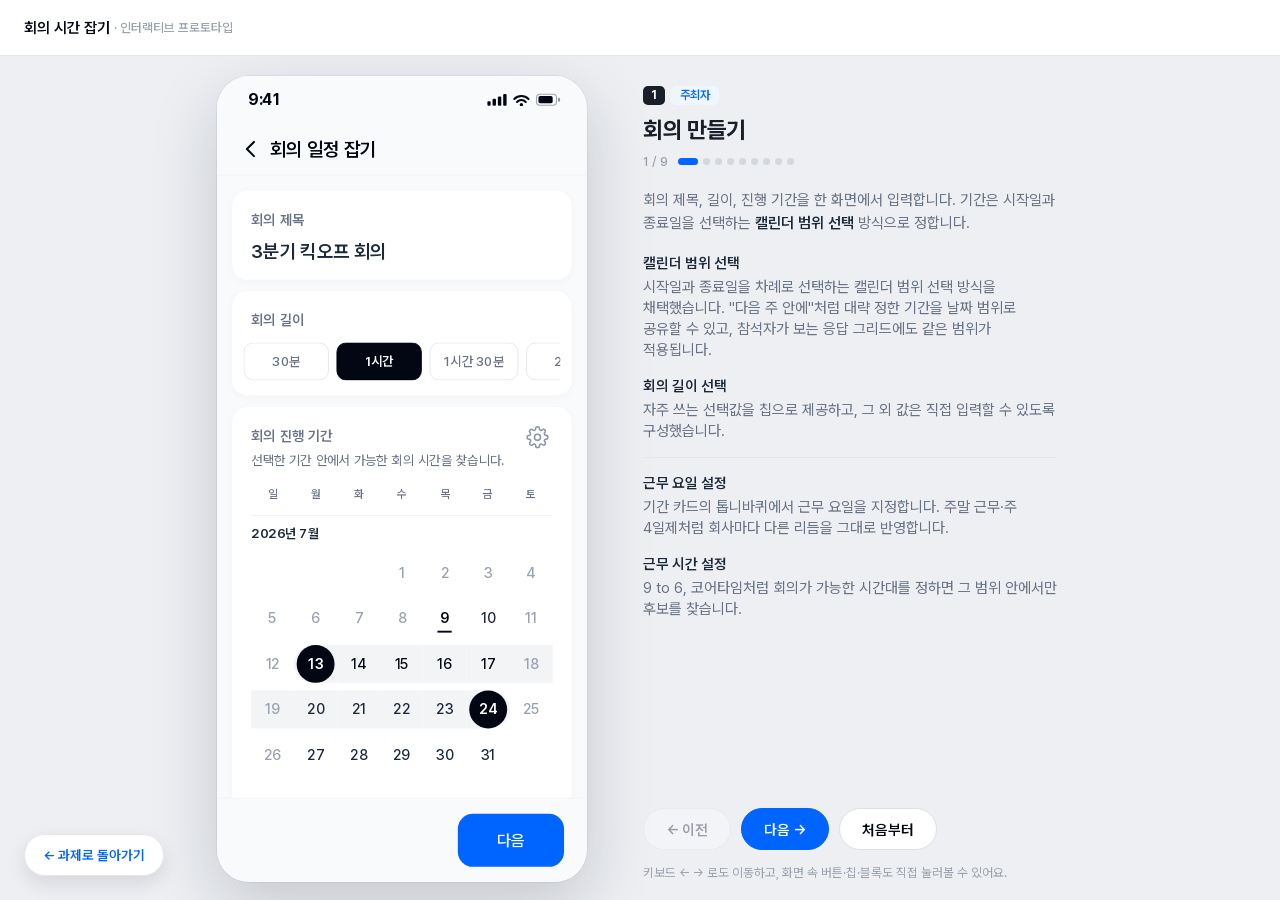
==== commit 73dba010: "Move back-to-case button to fixed bottom-left position Matches the sidebar TOC placement in ver2.htm" ====
--- a/prototype.html
+++ b/prototype.html
@@ -51,7 +51,17 @@
 }
 .pt-head .brand{display:flex;align-items:center;font-size:15px;font-weight:600}
 .pt-head .brand small{font-weight:500;color:var(--muted)}
-.pt-head .doc-link{font-size:13.5px;font-weight:600;color:var(--blue)}
+
+.doc-link{
+  position:fixed;left:24px;bottom:24px;z-index:50;
+  display:inline-flex;align-items:center;gap:4px;
+  padding:12px 18px;border-radius:999px;
+  background:#fff;color:var(--blue);font-size:13.5px;font-weight:600;
+  border:1px solid var(--line2);box-shadow:0 8px 20px rgba(2,7,19,.1);
+  transition:transform .15s ease,box-shadow .15s ease;
+}
+.doc-link:hover{transform:translateY(-2px);box-shadow:0 12px 24px rgba(2,7,19,.14)}
+@media (max-width:600px){.doc-link{left:16px;bottom:16px;padding:10px 14px;font-size:13px}}
 
 .stage{flex:1;min-height:0;display:flex;flex-direction:column;padding:20px 24px 18px}
 .proto-grid{
@@ -461,8 +471,8 @@
 
 <header class="pt-head">
   <div class="brand">회의 시간 잡기&nbsp;<small>· 인터랙티브 프로토타입</small></div>
-  <a class="doc-link" id="backToCase" href="ver2.html">과제로 돌아가기 →</a>
 </header>
+<a class="doc-link" id="backToCase" href="ver2.html">← 과제로 돌아가기</a>
 
 <div class="stage">
   <div class="proto-grid">
